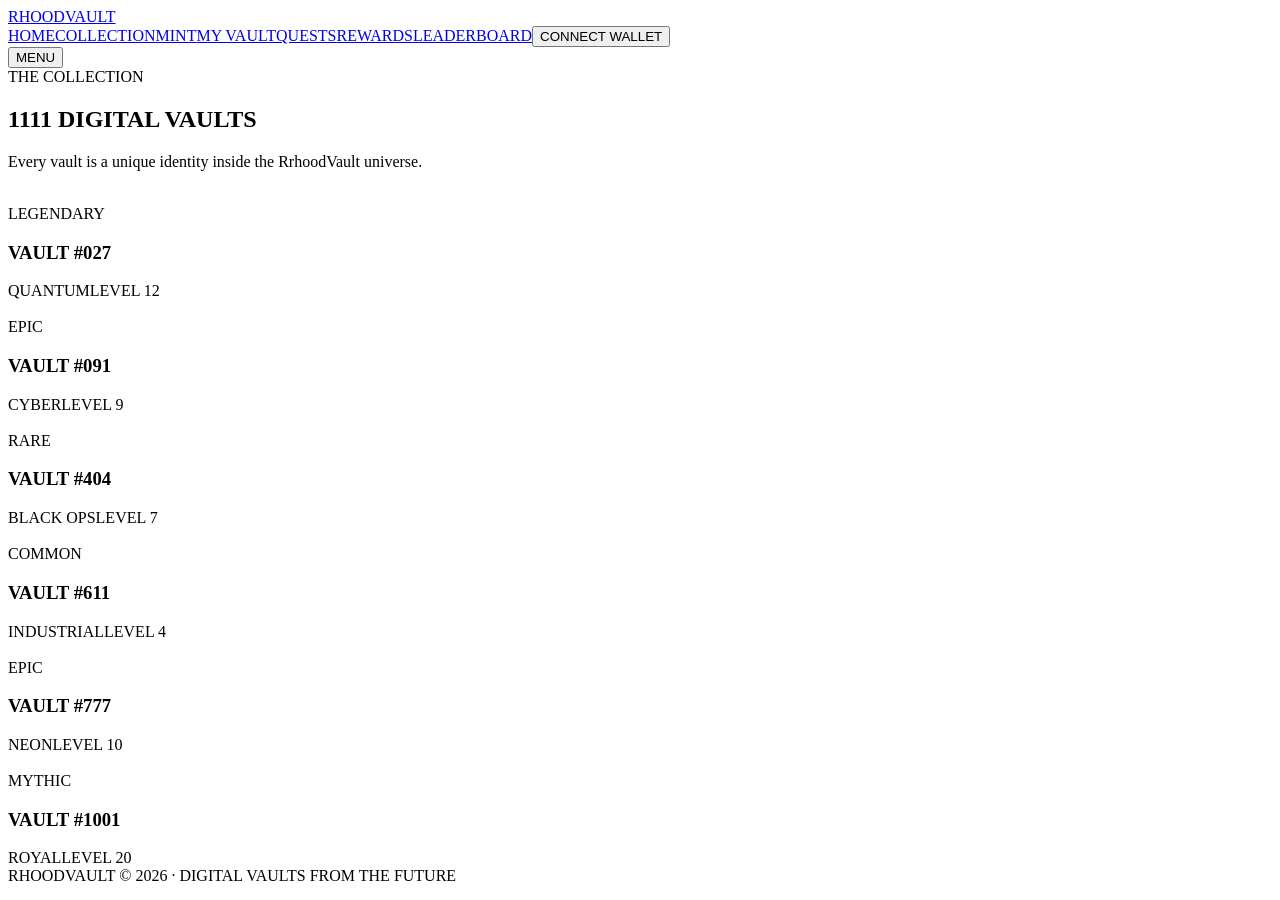
==== collection/index.html @ 3d621536 "Create index.html" ====
<!doctype html><html><head><meta charset="utf-8"><meta name="viewport" content="width=device-width,initial-scale=1"><title>Collection — RHOODVAULT</title><link rel="stylesheet" href="/css/style.css"></head><body>
<header class="nav"><div class="wrap navin"><a class="logo" href="/">RHOOD<span>VAULT</span></a><nav class="links"><a href="/">HOME</a><a href="/collection" class="active">COLLECTION</a><a href="/mint">MINT</a><a href="/vault">MY VAULT</a><a href="/quests">QUESTS</a><a href="/rewards">REWARDS</a><a href="/leaderboard">LEADERBOARD</a><button class="btn" data-connect>CONNECT WALLET</button></nav><button class="btn mobile">MENU</button></div></header>
<main><section class="page"><div class="wrap"><div class="pagehead"><div class="eyebrow">THE COLLECTION</div><h1>1111 DIGITAL VAULTS</h1><p>Every vault is a unique identity inside the RrhoodVault universe.</p></div><div class="grid"><article class="card"><div class="vault-art"><div class="vault-door"></div></div><div style="padding-top:18px"><span class="tag">LEGENDARY</span><h3>VAULT #027</h3><div class="meta"><span>QUANTUM</span><span>LEVEL 12</span></div></div></article><article class="card"><div class="vault-art"><div class="vault-door"></div></div><div style="padding-top:18px"><span class="tag">EPIC</span><h3>VAULT #091</h3><div class="meta"><span>CYBER</span><span>LEVEL 9</span></div></div></article><article class="card"><div class="vault-art"><div class="vault-door"></div></div><div style="padding-top:18px"><span class="tag">RARE</span><h3>VAULT #404</h3><div class="meta"><span>BLACK OPS</span><span>LEVEL 7</span></div></div></article><article class="card"><div class="vault-art"><div class="vault-door"></div></div><div style="padding-top:18px"><span class="tag">COMMON</span><h3>VAULT #611</h3><div class="meta"><span>INDUSTRIAL</span><span>LEVEL 4</span></div></div></article><article class="card"><div class="vault-art"><div class="vault-door"></div></div><div style="padding-top:18px"><span class="tag">EPIC</span><h3>VAULT #777</h3><div class="meta"><span>NEON</span><span>LEVEL 10</span></div></div></article><article class="card"><div class="vault-art"><div class="vault-door"></div></div><div style="padding-top:18px"><span class="tag">MYTHIC</span><h3>VAULT #1001</h3><div class="meta"><span>ROYAL</span><span>LEVEL 20</span></div></div></article></div></div></section></main><footer class="footer">RHOODVAULT © 2026 · DIGITAL VAULTS FROM THE FUTURE</footer><div class="toast"></div><script src="/js/app.js"></script></body></html>
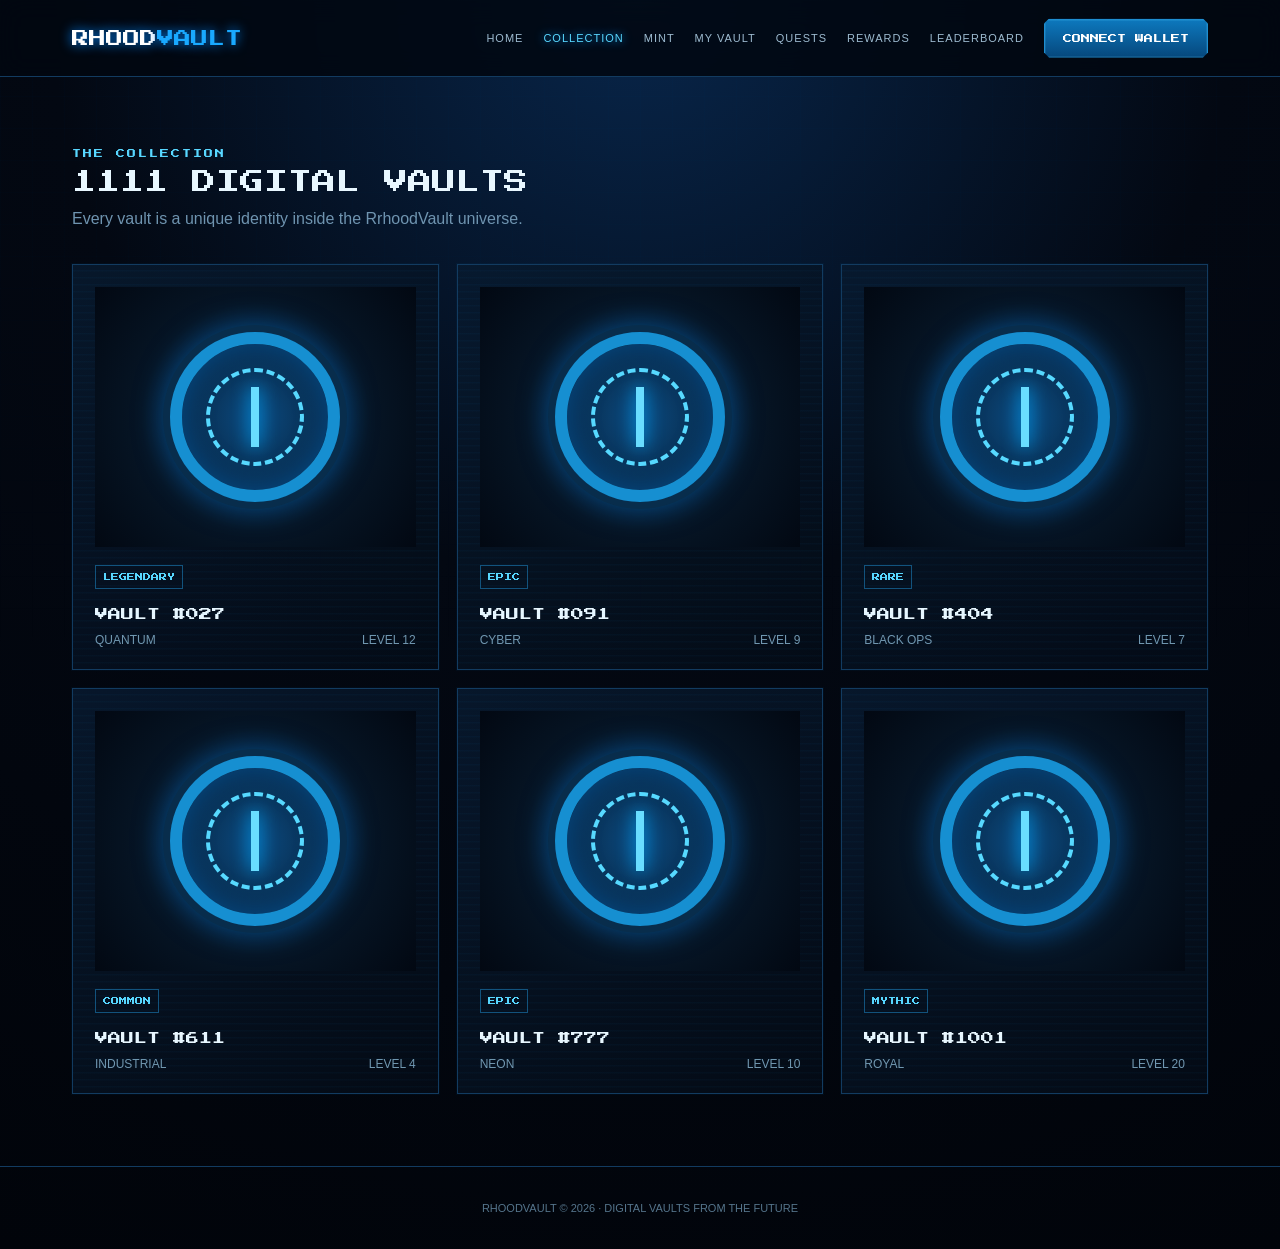
==== commit b2734757: "Update index.html" ====
--- a/collection/index.html
+++ b/collection/index.html
@@ -1,3 +1,43 @@
-<!doctype html><html><head><meta charset="utf-8"><meta name="viewport" content="width=device-width,initial-scale=1"><title>Collection — RHOODVAULT</title><link rel="stylesheet" href="/css/style.css"></head><body>
+<!doctype html><html><head><meta charset="utf-8"><meta name="viewport" content="width=device-width,initial-scale=1"><title>Collection — RHOODVAULT</title><style>
+@import url('https://fonts.googleapis.com/css2?family=Press+Start+2P&display=swap');
+:root{--bg:#030812;--panel:#071426;--panel2:#0a1b32;--blue:#19a9ff;--blue2:#006eff;--cyan:#58d7ff;--text:#e8f7ff;--muted:#6f94b0;--line:#123b60;--glow:0 0 18px #008cff66}
+*{box-sizing:border-box}html{scroll-behavior:smooth}body{margin:0;background:radial-gradient(circle at 50% 0,#08264b 0,#030812 42%,#01040a 100%);color:var(--text);font-family:Arial,sans-serif;min-height:100vh}
+body:before{content:"";position:fixed;inset:0;pointer-events:none;opacity:.18;background-image:linear-gradient(#0b5a9030 1px,transparent 1px),linear-gradient(90deg,#0b5a9030 1px,transparent 1px);background-size:32px 32px;mask-image:linear-gradient(to bottom,#000,transparent 80%)}
+a{color:inherit;text-decoration:none}.wrap{max-width:1180px;margin:auto;padding:0 22px}
+.nav{position:sticky;top:0;z-index:20;background:#020711dd;border-bottom:1px solid var(--line);backdrop-filter:blur(12px)}
+.navin{height:76px;display:flex;align-items:center;justify-content:space-between;gap:20px}.logo{font-family:'Press Start 2P',monospace;font-size:17px;color:white;text-shadow:0 0 12px #08f}.logo span{color:var(--blue)}
+.links{display:flex;gap:20px;align-items:center}.links a{font-size:11px;color:#9dbbd0;letter-spacing:1px}.links a:hover,.links a.active{color:var(--cyan);text-shadow:0 0 10px #09f}
+.btn{display:inline-flex;align-items:center;justify-content:center;border:1px solid #1e8ed1;background:linear-gradient(180deg,#0d78bd,#06487d);color:#fff;padding:14px 18px;font-family:'Press Start 2P',monospace;font-size:9px;cursor:pointer;box-shadow:inset 0 0 0 1px #5bcfff22,var(--glow);clip-path:polygon(5px 0,calc(100% - 5px) 0,100% 5px,100% calc(100% - 5px),calc(100% - 5px) 100%,5px 100%,0 calc(100% - 5px),0 5px);transition:.2s}.btn:hover{transform:translateY(-2px);filter:brightness(1.25)}
+.hero{min-height:calc(100vh - 76px);display:grid;place-items:center;text-align:center;position:relative;overflow:hidden}.hero:after{content:"";position:absolute;width:600px;height:600px;border-radius:50%;background:#008cff18;filter:blur(80px);animation:pulse 4s infinite}
+@keyframes pulse{50%{transform:scale(1.15);opacity:.55}}@keyframes float{50%{transform:translateY(-12px)}}@keyframes scan{to{background-position:0 100%}}
+.pixel{font-family:'Press Start 2P',monospace}.eyebrow{color:var(--cyan);font:9px 'Press Start 2P';letter-spacing:2px}.hero h1{font:clamp(35px,7vw,78px) 'Press Start 2P';line-height:1.15;margin:22px 0;text-shadow:0 0 8px #008cff,0 0 28px #0077ff55}.hero p{max-width:700px;margin:0 auto 28px;color:#8eafc5;line-height:1.8}.actions{display:flex;justify-content:center;gap:12px;flex-wrap:wrap}.ghost{background:#071526}
+.page{padding:72px 0}.pagehead{margin-bottom:36px}.pagehead h1{font:24px 'Press Start 2P';margin:12px 0}.pagehead p{color:var(--muted)}
+.grid{display:grid;grid-template-columns:repeat(3,1fr);gap:18px}.card{background:linear-gradient(145deg,#081a2fdd,#040c17dd);border:1px solid var(--line);padding:22px;position:relative;overflow:hidden;box-shadow:0 0 0 1px #008cff0a}.card:before{content:"";position:absolute;inset:0;background:repeating-linear-gradient(0deg,transparent 0 5px,#0b9fff08 6px 7px);pointer-events:none}.card:hover{border-color:#187bb4;box-shadow:var(--glow)}
+.vault-art{height:260px;display:grid;place-items:center;background:radial-gradient(circle,#0b4b82,#061525 55%,#020812);position:relative;overflow:hidden}.vault-door{width:170px;height:170px;border:12px solid #168fd1;border-radius:50%;box-shadow:0 0 0 7px #082d4c,0 0 35px #008cff88,inset 0 0 30px #008cff66;position:relative;animation:float 4s ease-in-out infinite}.vault-door:before{content:"";position:absolute;inset:24px;border:4px dashed #57d9ff; border-radius:50%;animation:spin 9s linear infinite}.vault-door:after{content:"";position:absolute;left:50%;top:50%;width:8px;height:60px;background:#69ddff;transform:translate(-50%,-50%);box-shadow:0 0 18px #0af}@keyframes spin{to{transform:rotate(360deg)}}
+.tag{display:inline-block;font:8px 'Press Start 2P';color:var(--cyan);border:1px solid #12527c;padding:7px;margin-bottom:12px}.card h3{font:13px 'Press Start 2P';margin:7px 0 12px}.meta{display:flex;justify-content:space-between;color:#7298b1;font-size:12px}.statgrid{display:grid;grid-template-columns:repeat(3,1fr);gap:10px}.stat{border:1px solid var(--line);padding:18px;background:#061120}.stat b{display:block;font:16px 'Press Start 2P';color:var(--cyan);margin-bottom:9px}.stat small{color:var(--muted)}
+.progress{height:10px;background:#020811;border:1px solid var(--line);margin:14px 0;overflow:hidden}.progress i{display:block;height:100%;background:linear-gradient(90deg,#006eff,#4ee5ff);box-shadow:0 0 15px #08f;animation:scan 2s linear infinite}
+.table{width:100%;border-collapse:collapse}.table th,.table td{text-align:left;padding:16px;border-bottom:1px solid var(--line);font-size:12px}.table th{color:var(--cyan);font:9px 'Press Start 2P'}
+.notice{border:1px solid #12527c;background:#06182a;padding:18px;color:#8fb4cb;margin-bottom:20px}
+.footer{border-top:1px solid var(--line);padding:35px 0;color:#55758c;text-align:center;font-size:11px}
+.mobile{display:none}.toast{position:fixed;right:20px;bottom:20px;background:#06213a;border:1px solid #168fd1;padding:15px 18px;z-index:50;box-shadow:var(--glow);font-size:12px;display:none}
+@media(max-width:800px){.links{display:none}.mobile{display:block}.grid{grid-template-columns:1fr}.statgrid{grid-template-columns:1fr 1fr}.navin{height:68px}.hero{min-height:calc(100vh - 68px)}.page{padding:50px 0}.logo{font-size:13px}}
+</style></head><body>
 <header class="nav"><div class="wrap navin"><a class="logo" href="/">RHOOD<span>VAULT</span></a><nav class="links"><a href="/">HOME</a><a href="/collection" class="active">COLLECTION</a><a href="/mint">MINT</a><a href="/vault">MY VAULT</a><a href="/quests">QUESTS</a><a href="/rewards">REWARDS</a><a href="/leaderboard">LEADERBOARD</a><button class="btn" data-connect>CONNECT WALLET</button></nav><button class="btn mobile">MENU</button></div></header>
-<main><section class="page"><div class="wrap"><div class="pagehead"><div class="eyebrow">THE COLLECTION</div><h1>1111 DIGITAL VAULTS</h1><p>Every vault is a unique identity inside the RrhoodVault universe.</p></div><div class="grid"><article class="card"><div class="vault-art"><div class="vault-door"></div></div><div style="padding-top:18px"><span class="tag">LEGENDARY</span><h3>VAULT #027</h3><div class="meta"><span>QUANTUM</span><span>LEVEL 12</span></div></div></article><article class="card"><div class="vault-art"><div class="vault-door"></div></div><div style="padding-top:18px"><span class="tag">EPIC</span><h3>VAULT #091</h3><div class="meta"><span>CYBER</span><span>LEVEL 9</span></div></div></article><article class="card"><div class="vault-art"><div class="vault-door"></div></div><div style="padding-top:18px"><span class="tag">RARE</span><h3>VAULT #404</h3><div class="meta"><span>BLACK OPS</span><span>LEVEL 7</span></div></div></article><article class="card"><div class="vault-art"><div class="vault-door"></div></div><div style="padding-top:18px"><span class="tag">COMMON</span><h3>VAULT #611</h3><div class="meta"><span>INDUSTRIAL</span><span>LEVEL 4</span></div></div></article><article class="card"><div class="vault-art"><div class="vault-door"></div></div><div style="padding-top:18px"><span class="tag">EPIC</span><h3>VAULT #777</h3><div class="meta"><span>NEON</span><span>LEVEL 10</span></div></div></article><article class="card"><div class="vault-art"><div class="vault-door"></div></div><div style="padding-top:18px"><span class="tag">MYTHIC</span><h3>VAULT #1001</h3><div class="meta"><span>ROYAL</span><span>LEVEL 20</span></div></div></article></div></div></section></main><footer class="footer">RHOODVAULT © 2026 · DIGITAL VAULTS FROM THE FUTURE</footer><div class="toast"></div><script src="/js/app.js"></script></body></html>
+<main><section class="page"><div class="wrap"><div class="pagehead"><div class="eyebrow">THE COLLECTION</div><h1>1111 DIGITAL VAULTS</h1><p>Every vault is a unique identity inside the RrhoodVault universe.</p></div><div class="grid"><article class="card"><div class="vault-art"><div class="vault-door"></div></div><div style="padding-top:18px"><span class="tag">LEGENDARY</span><h3>VAULT #027</h3><div class="meta"><span>QUANTUM</span><span>LEVEL 12</span></div></div></article><article class="card"><div class="vault-art"><div class="vault-door"></div></div><div style="padding-top:18px"><span class="tag">EPIC</span><h3>VAULT #091</h3><div class="meta"><span>CYBER</span><span>LEVEL 9</span></div></div></article><article class="card"><div class="vault-art"><div class="vault-door"></div></div><div style="padding-top:18px"><span class="tag">RARE</span><h3>VAULT #404</h3><div class="meta"><span>BLACK OPS</span><span>LEVEL 7</span></div></div></article><article class="card"><div class="vault-art"><div class="vault-door"></div></div><div style="padding-top:18px"><span class="tag">COMMON</span><h3>VAULT #611</h3><div class="meta"><span>INDUSTRIAL</span><span>LEVEL 4</span></div></div></article><article class="card"><div class="vault-art"><div class="vault-door"></div></div><div style="padding-top:18px"><span class="tag">EPIC</span><h3>VAULT #777</h3><div class="meta"><span>NEON</span><span>LEVEL 10</span></div></div></article><article class="card"><div class="vault-art"><div class="vault-door"></div></div><div style="padding-top:18px"><span class="tag">MYTHIC</span><h3>VAULT #1001</h3><div class="meta"><span>ROYAL</span><span>LEVEL 20</span></div></div></article></div></div></section></main><footer class="footer">RHOODVAULT © 2026 · DIGITAL VAULTS FROM THE FUTURE</footer><div class="toast"></div><script>
+const state=JSON.parse(localStorage.getItem("rhoodVaultState")||'{"connected":false,"xp":1250,"points":680,"level":7,"quests":{}}');
+function save(){localStorage.setItem("rhoodVaultState",JSON.stringify(state))}
+function toast(t){const x=document.querySelector(".toast");if(!x)return;x.textContent=t;x.style.display="block";setTimeout(()=>x.style.display="none",2200)}
+function connect(){state.connected=!state.connected;save();document.querySelectorAll("[data-connect]").forEach(x=>x.textContent=state.connected?"0x7A3...91F2":"CONNECT WALLET");toast(state.connected?"Wallet connected (demo)":"Wallet disconnected")}
+function quest(id,xp,pts){if(state.quests[id])return toast("Quest already completed");state.quests[id]=1;state.xp+=xp;state.points+=pts;state.level=Math.floor(state.xp/180)+1;save();location.reload()}
+function claim(cost,name){if(state.points<cost)return toast("Not enough points");state.points-=cost;save();toast(name+" claimed (demo)")}
+document.addEventListener("DOMContentLoaded",()=>{
+document.querySelectorAll("[data-connect]").forEach(x=>x.addEventListener("click",connect));
+document.querySelectorAll("[data-quest]").forEach(x=>x.addEventListener("click",()=>{let [id,x,p]=x.dataset.quest.split("|");quest(id,+x,+p)}));
+document.querySelectorAll("[data-claim]").forEach(x=>x.addEventListener("click",()=>{let [c,n]=x.dataset.claim.split("|");claim(+c,n)}));
+document.querySelectorAll("[data-xp]").forEach(x=>x.textContent=state.xp.toLocaleString());
+document.querySelectorAll("[data-points]").forEach(x=>x.textContent=state.points.toLocaleString());
+document.querySelectorAll("[data-level]").forEach(x=>x.textContent=state.level);
+document.querySelectorAll("[data-connect]").forEach(x=>x.textContent=state.connected?"0x7A3...91F2":"CONNECT WALLET");
+document.querySelectorAll(".mobile").forEach(x=>x.onclick=()=>document.querySelector(".links").classList.toggle("show"));
+});
+</script></body></html>
